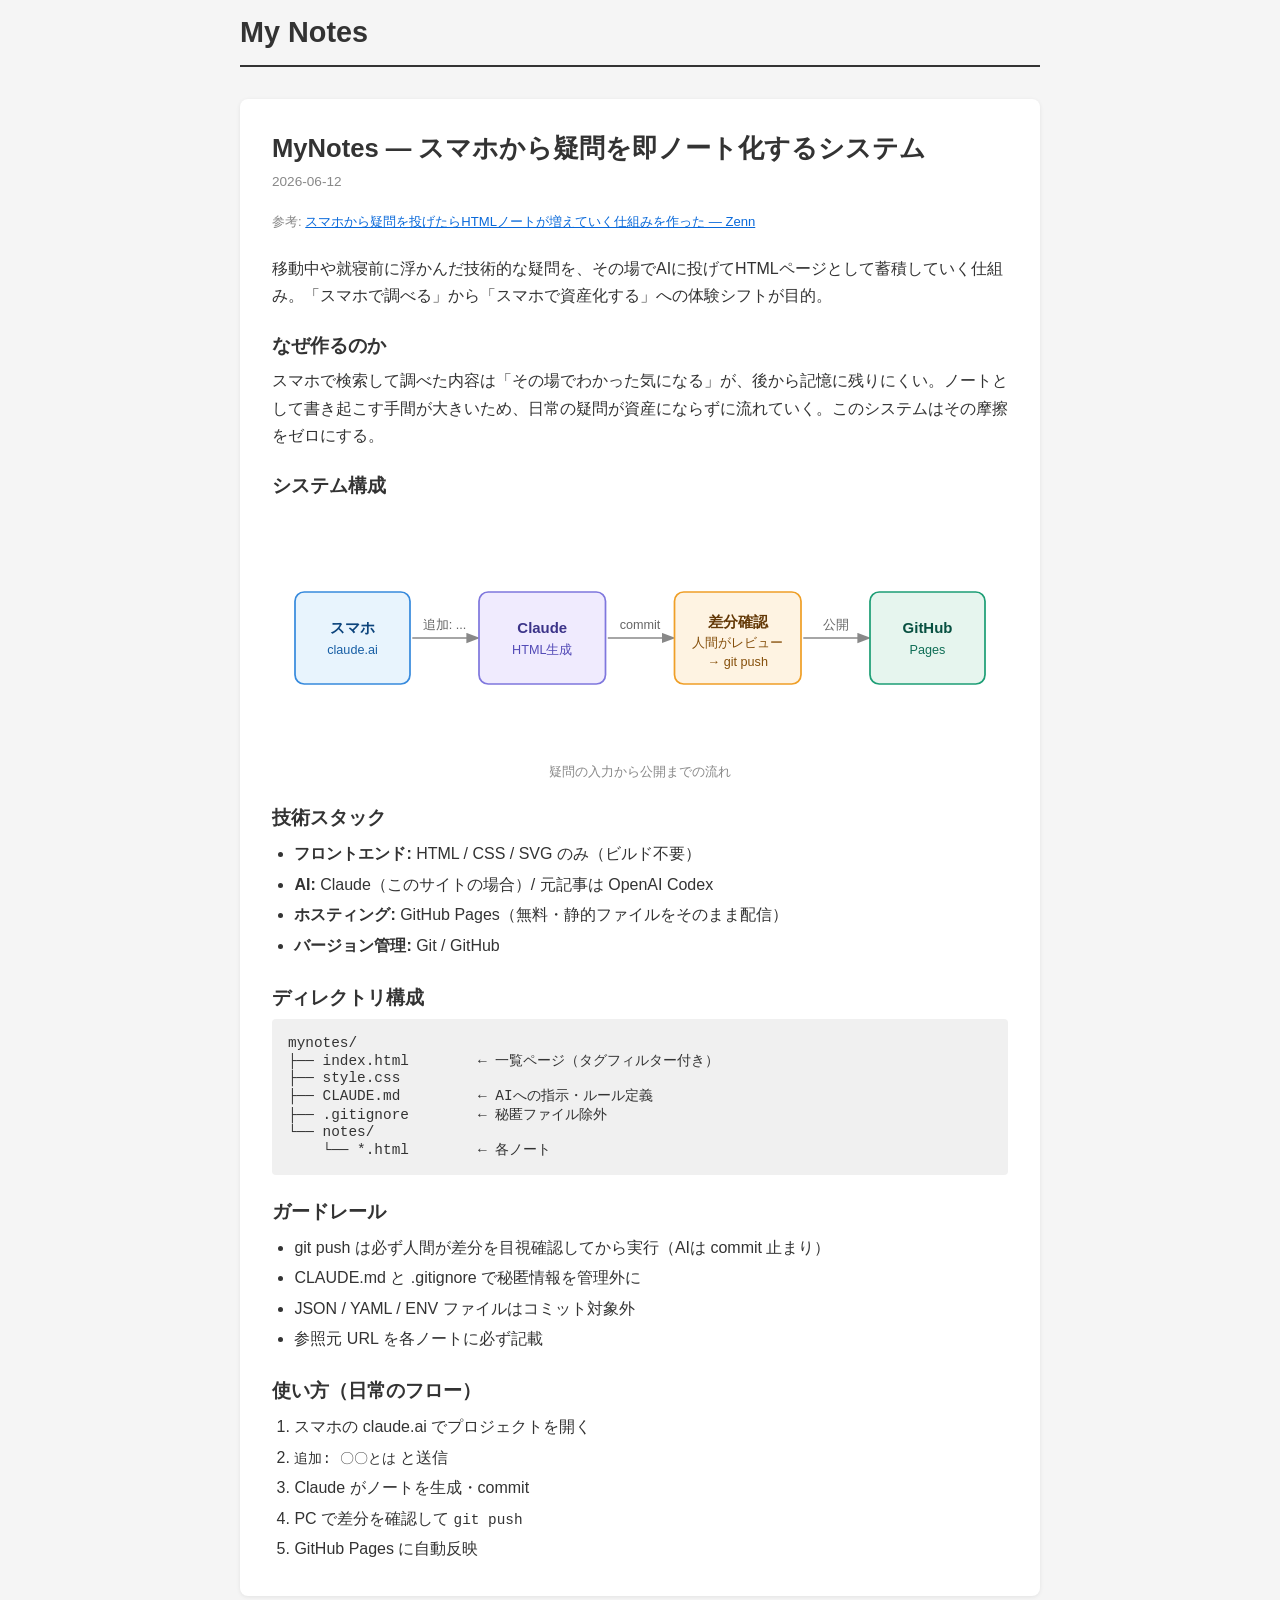
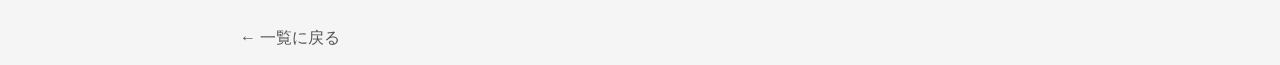
==== notes/mynotes-system.html @ 5ee44883 "Add note: MyNotes system (from Zenn article)" ====
<!DOCTYPE html>
<html lang="ja">
<head>
  <meta charset="UTF-8">
  <meta name="viewport" content="width=device-width, initial-scale=1.0">
  <title>MyNotes — スマホから疑問を即ノート化するシステム - My Notes</title>
  <link rel="stylesheet" href="../style.css">
</head>
<body>
  <header>
    <h1><a href="../index.html" style="text-decoration:none;color:inherit;">My Notes</a></h1>
  </header>
  <main>
    <article>
      <h1>MyNotes — スマホから疑問を即ノート化するシステム</h1>
      <div class="date">2026-06-12</div>
      <div class="source">参考: <a href="https://zenn.dev/ttaniguchi/articles/instant-question-html-notes" target="_blank">スマホから疑問を投げたらHTMLノートが増えていく仕組みを作った — Zenn</a></div>

      <p>移動中や就寝前に浮かんだ技術的な疑問を、その場でAIに投げてHTMLページとして蓄積していく仕組み。「スマホで調べる」から「スマホで資産化する」への体験シフトが目的。</p>

      <h2>なぜ作るのか</h2>
      <p>スマホで検索して調べた内容は「その場でわかった気になる」が、後から記憶に残りにくい。ノートとして書き起こす手間が大きいため、日常の疑問が資産にならずに流れていく。このシステムはその摩擦をゼロにする。</p>

      <h2>システム構成</h2>

      <figure>
        <svg viewBox="0 0 640 200" xmlns="http://www.w3.org/2000/svg" style="max-width:100%;font-family:sans-serif;font-size:13px;">
          <!-- スマホ -->
          <rect x="20" y="60" width="100" height="80" rx="8" fill="#e8f4fd" stroke="#378ADD" stroke-width="1.5"/>
          <text x="70" y="96" text-anchor="middle" fill="#0C447C" font-weight="600">スマホ</text>
          <text x="70" y="114" text-anchor="middle" fill="#185FA5" font-size="11">claude.ai</text>

          <!-- 矢印1 -->
          <line x1="122" y1="100" x2="178" y2="100" stroke="#888" stroke-width="1.5" marker-end="url(#arr)"/>
          <text x="150" y="92" text-anchor="middle" fill="#666" font-size="11">追加: ...</text>

          <!-- Claude -->
          <rect x="180" y="60" width="110" height="80" rx="8" fill="#f0ebfe" stroke="#7F77DD" stroke-width="1.5"/>
          <text x="235" y="96" text-anchor="middle" fill="#3C3489" font-weight="600">Claude</text>
          <text x="235" y="114" text-anchor="middle" fill="#534AB7" font-size="11">HTML生成</text>

          <!-- 矢印2 -->
          <line x1="292" y1="100" x2="348" y2="100" stroke="#888" stroke-width="1.5" marker-end="url(#arr)"/>
          <text x="320" y="92" text-anchor="middle" fill="#666" font-size="11">commit</text>

          <!-- ユーザー確認 -->
          <rect x="350" y="60" width="110" height="80" rx="8" fill="#fef3e2" stroke="#EF9F27" stroke-width="1.5"/>
          <text x="405" y="90" text-anchor="middle" fill="#633806" font-weight="600">差分確認</text>
          <text x="405" y="108" text-anchor="middle" fill="#854F0B" font-size="11">人間がレビュー</text>
          <text x="405" y="124" text-anchor="middle" fill="#854F0B" font-size="11">→ git push</text>

          <!-- 矢印3 -->
          <line x1="462" y1="100" x2="518" y2="100" stroke="#888" stroke-width="1.5" marker-end="url(#arr)"/>
          <text x="490" y="92" text-anchor="middle" fill="#666" font-size="11">公開</text>

          <!-- GitHub Pages -->
          <rect x="520" y="60" width="100" height="80" rx="8" fill="#e6f5ee" stroke="#1D9E75" stroke-width="1.5"/>
          <text x="570" y="96" text-anchor="middle" fill="#085041" font-weight="600">GitHub</text>
          <text x="570" y="114" text-anchor="middle" fill="#0F6E56" font-size="11">Pages</text>

          <defs>
            <marker id="arr" markerWidth="8" markerHeight="8" refX="6" refY="3" orient="auto">
              <path d="M0,0 L0,6 L8,3 z" fill="#888"/>
            </marker>
          </defs>
        </svg>
        <figcaption>疑問の入力から公開までの流れ</figcaption>
      </figure>

      <h2>技術スタック</h2>
      <ul style="line-height:1.9;padding-left:1.4rem;">
        <li><strong>フロントエンド:</strong> HTML / CSS / SVG のみ（ビルド不要）</li>
        <li><strong>AI:</strong> Claude（このサイトの場合）/ 元記事は OpenAI Codex</li>
        <li><strong>ホスティング:</strong> GitHub Pages（無料・静的ファイルをそのまま配信）</li>
        <li><strong>バージョン管理:</strong> Git / GitHub</li>
      </ul>

      <h2>ディレクトリ構成</h2>
      <pre><code>mynotes/
├── index.html        ← 一覧ページ（タグフィルター付き）
├── style.css
├── CLAUDE.md         ← AIへの指示・ルール定義
├── .gitignore        ← 秘匿ファイル除外
└── notes/
    └── *.html        ← 各ノート</code></pre>

      <h2>ガードレール</h2>
      <ul style="line-height:1.9;padding-left:1.4rem;">
        <li>git push は必ず人間が差分を目視確認してから実行（AIは commit 止まり）</li>
        <li>CLAUDE.md と .gitignore で秘匿情報を管理外に</li>
        <li>JSON / YAML / ENV ファイルはコミット対象外</li>
        <li>参照元 URL を各ノートに必ず記載</li>
      </ul>

      <h2>使い方（日常のフロー）</h2>
      <ol style="line-height:1.9;padding-left:1.4rem;">
        <li>スマホの claude.ai でプロジェクトを開く</li>
        <li><code>追加: 〇〇とは</code> と送信</li>
        <li>Claude がノートを生成・commit</li>
        <li>PC で差分を確認して <code>git push</code></li>
        <li>GitHub Pages に自動反映</li>
      </ol>
    </article>
    <a class="back" href="../index.html">← 一覧に戻る</a>
  </main>
</body>
</html>
---- style.css ----
* { box-sizing: border-box; margin: 0; padding: 0; }

body {
  font-family: -apple-system, BlinkMacSystemFont, "Segoe UI", sans-serif;
  background: #f5f5f5;
  color: #333;
  padding: 1rem;
}

header {
  max-width: 800px;
  margin: 0 auto 2rem;
  padding-bottom: 1rem;
  border-bottom: 2px solid #333;
}

header h1 { font-size: 1.8rem; }

main { max-width: 800px; margin: 0 auto; }

#note-list { list-style: none; display: grid; gap: 1rem; }

#note-list li a {
  display: block;
  background: #fff;
  border-radius: 8px;
  padding: 1.2rem 1.5rem;
  text-decoration: none;
  color: inherit;
  box-shadow: 0 1px 4px rgba(0,0,0,0.08);
  transition: box-shadow 0.2s;
}

#note-list li a:hover { box-shadow: 0 3px 10px rgba(0,0,0,0.14); }

#note-list li .title { font-size: 1.1rem; font-weight: 600; margin-bottom: 0.3rem; }
#note-list li .date { font-size: 0.8rem; color: #888; }

/* ノートページ用 */
article {
  background: #fff;
  border-radius: 8px;
  padding: 2rem;
  box-shadow: 0 1px 4px rgba(0,0,0,0.08);
}

article h1 { font-size: 1.6rem; margin-bottom: 0.5rem; }
article .date { font-size: 0.85rem; color: #888; margin-bottom: 1.5rem; }
article p { line-height: 1.7; margin-bottom: 1rem; }
article h2 { font-size: 1.2rem; margin: 1.5rem 0 0.5rem; }
article pre {
  background: #f0f0f0;
  padding: 1rem;
  border-radius: 4px;
  overflow-x: auto;
  margin-bottom: 1rem;
}
article code { font-family: monospace; font-size: 0.9rem; }

a.back { display: inline-block; margin-top: 2rem; color: #555; text-decoration: none; }
a.back:hover { text-decoration: underline; }

/* タグフィルター */
#tag-filter { margin-bottom: 1.2rem; display: flex; flex-wrap: wrap; gap: 0.5rem; }

.tag-btn {
  padding: 0.3rem 0.8rem;
  border: 1px solid #ccc;
  border-radius: 999px;
  background: #fff;
  cursor: pointer;
  font-size: 0.85rem;
  transition: background 0.15s, border-color 0.15s;
}
.tag-btn:hover { background: #f0f0f0; }
.tag-btn.active { background: #333; color: #fff; border-color: #333; }

/* ノートカードのタグ表示 */
.tags { margin-top: 0.5rem; display: flex; flex-wrap: wrap; gap: 0.3rem; }
.tag {
  font-size: 0.75rem;
  background: #eee;
  border-radius: 999px;
  padding: 0.1rem 0.6rem;
  color: #555;
}

/* ソース情報 */
article .source {
  font-size: 0.82rem;
  color: #888;
  margin-bottom: 1.5rem;
}
article .source a { color: #0969da; }

/* 図解ブロック */
article figure {
  margin: 1.5rem 0;
  text-align: center;
}
article figure img {
  max-width: 100%;
  border-radius: 6px;
  border: 1px solid #e0e0e0;
}
article figure figcaption {
  font-size: 0.82rem;
  color: #888;
  margin-top: 0.4rem;
}
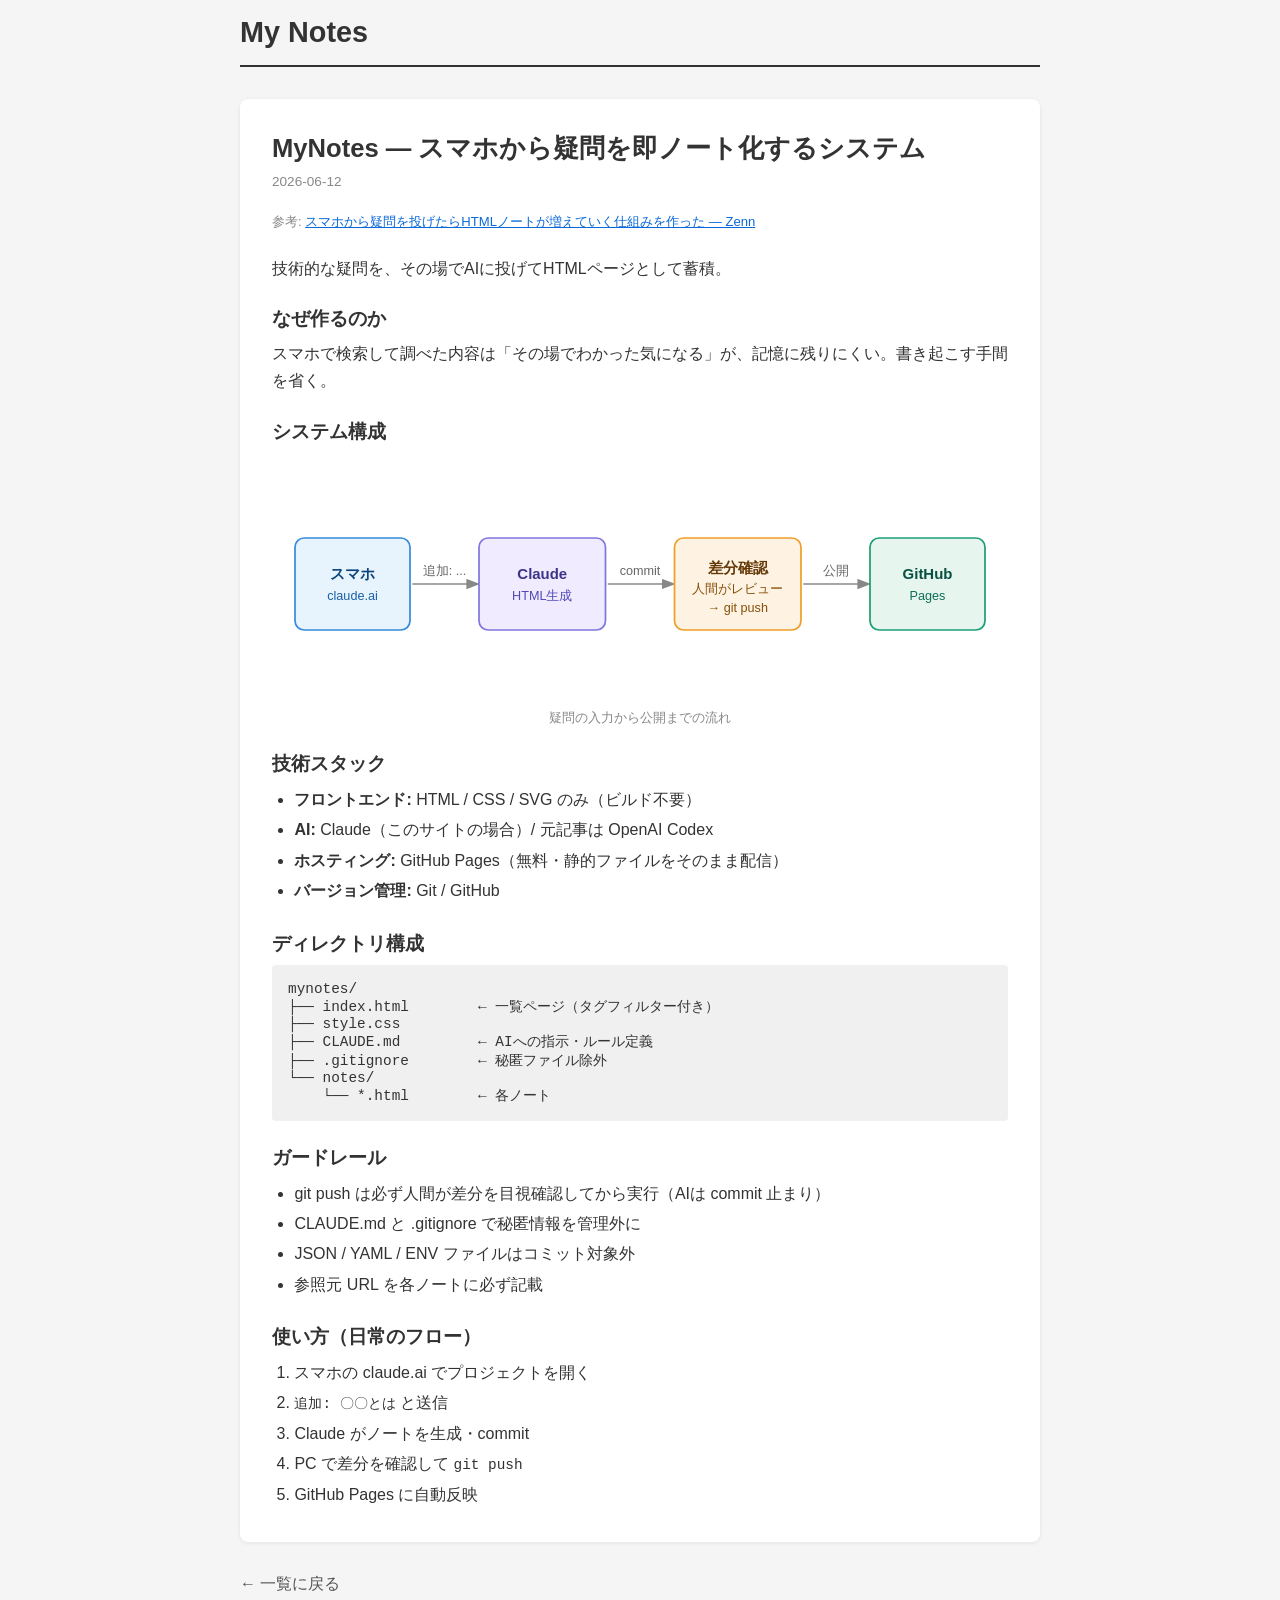
==== commit dc9367e1: "fix: mynotes-system text" ====
--- a/notes/mynotes-system.html
+++ b/notes/mynotes-system.html
@@ -16,10 +16,10 @@
       <div class="date">2026-06-12</div>
       <div class="source">参考: <a href="https://zenn.dev/ttaniguchi/articles/instant-question-html-notes" target="_blank">スマホから疑問を投げたらHTMLノートが増えていく仕組みを作った — Zenn</a></div>
 
-      <p>移動中や就寝前に浮かんだ技術的な疑問を、その場でAIに投げてHTMLページとして蓄積していく仕組み。「スマホで調べる」から「スマホで資産化する」への体験シフトが目的。</p>
+      <p>技術的な疑問を、その場でAIに投げてHTMLページとして蓄積。</p>
 
       <h2>なぜ作るのか</h2>
-      <p>スマホで検索して調べた内容は「その場でわかった気になる」が、後から記憶に残りにくい。ノートとして書き起こす手間が大きいため、日常の疑問が資産にならずに流れていく。このシステムはその摩擦をゼロにする。</p>
+      <p>スマホで検索して調べた内容は「その場でわかった気になる」が、記憶に残りにくい。書き起こす手間を省く。</p>
 
       <h2>システム構成</h2>
 
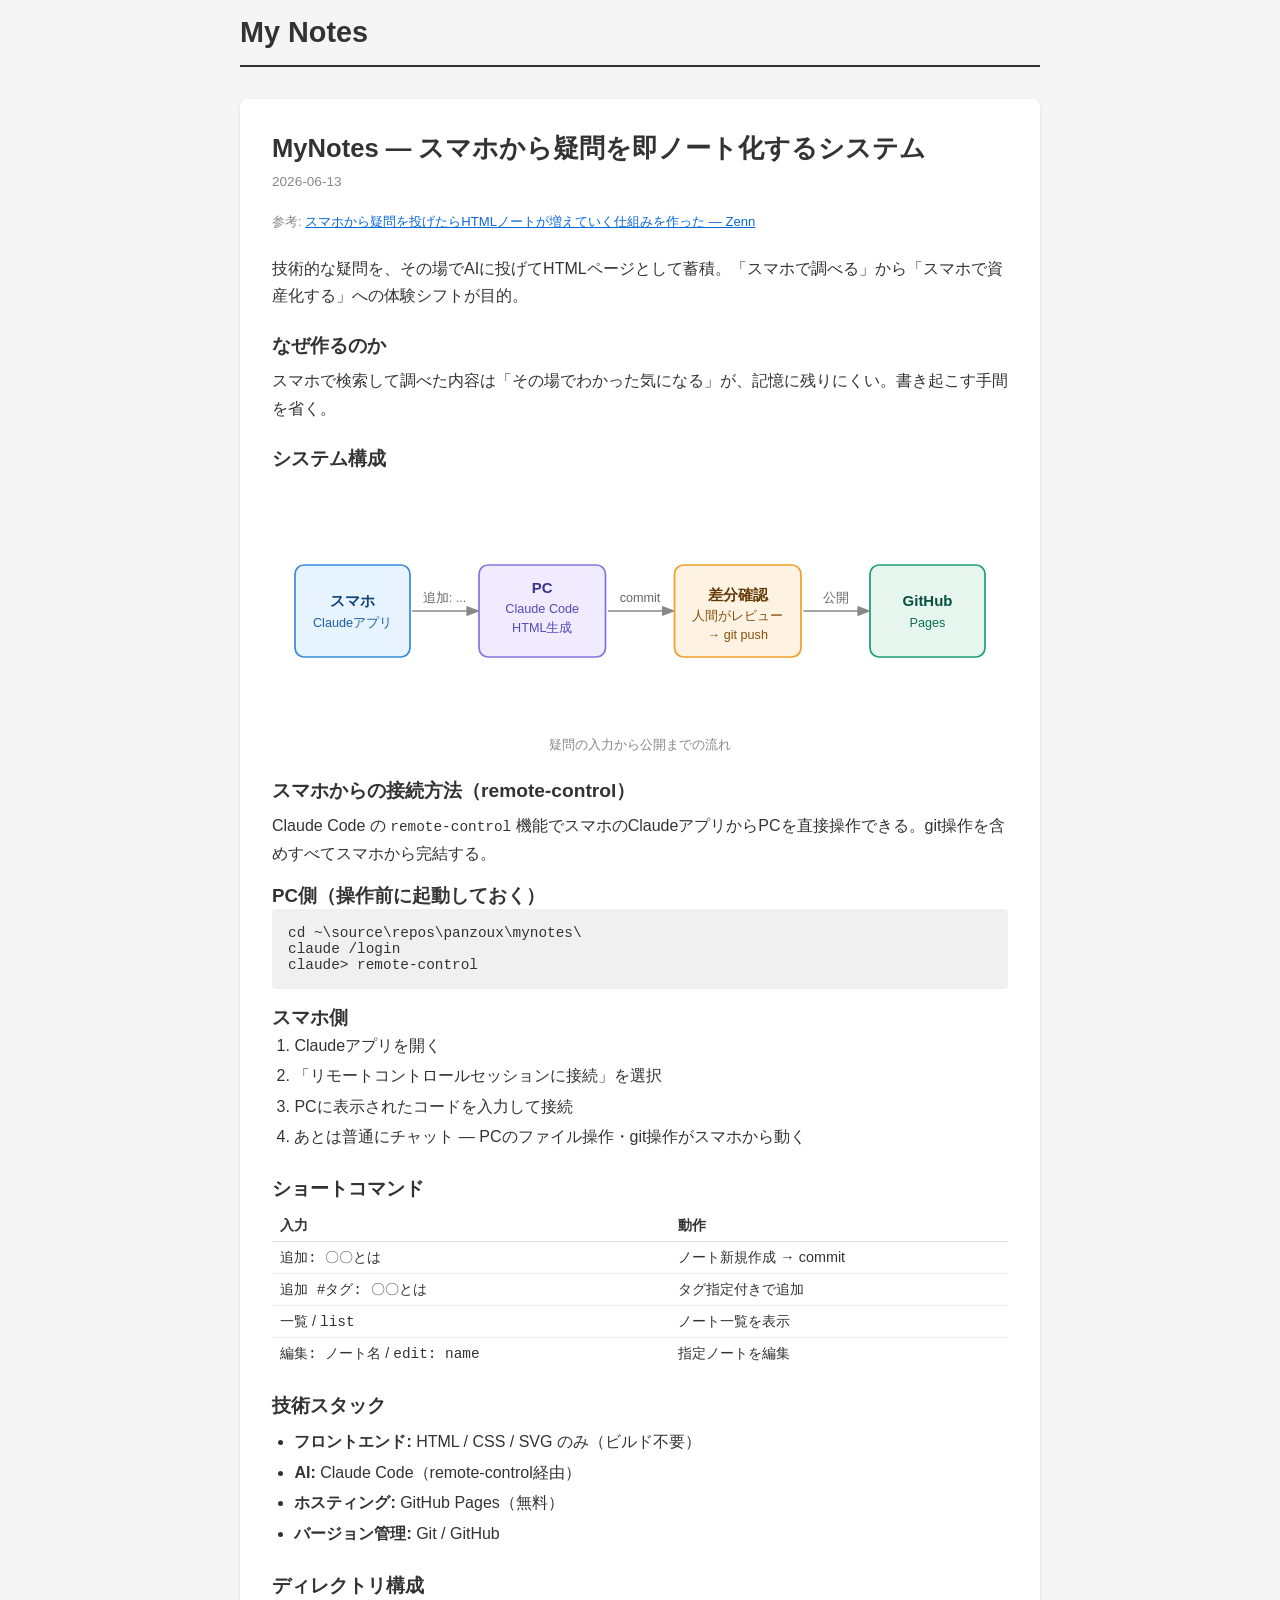
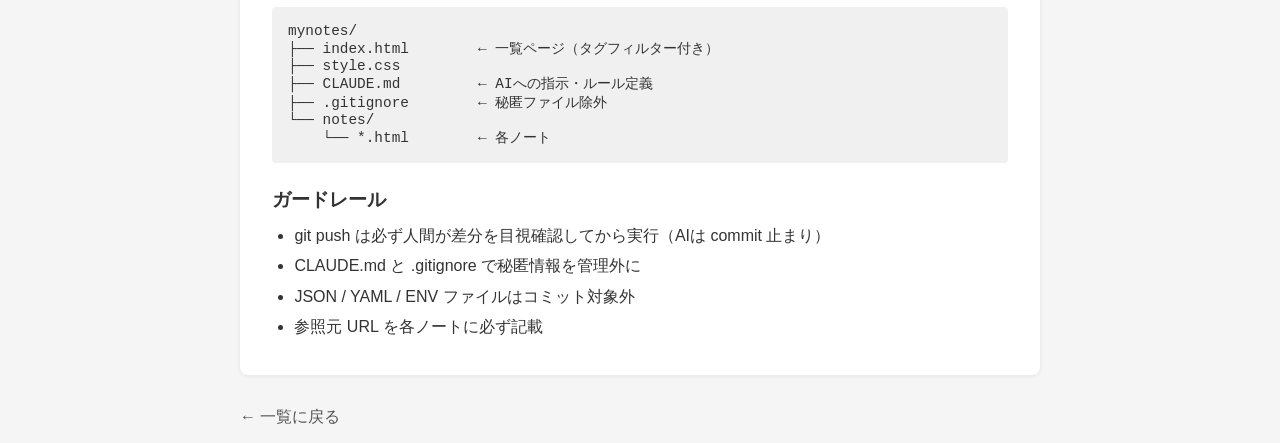
==== commit 91fcad18: "Merge remote-control note into mynotes-system" ====
--- a/notes/mynotes-system.html
+++ b/notes/mynotes-system.html
@@ -13,10 +13,10 @@
   <main>
     <article>
       <h1>MyNotes — スマホから疑問を即ノート化するシステム</h1>
-      <div class="date">2026-06-12</div>
+      <div class="date">2026-06-13</div>
       <div class="source">参考: <a href="https://zenn.dev/ttaniguchi/articles/instant-question-html-notes" target="_blank">スマホから疑問を投げたらHTMLノートが増えていく仕組みを作った — Zenn</a></div>
 
-      <p>技術的な疑問を、その場でAIに投げてHTMLページとして蓄積。</p>
+      <p>技術的な疑問を、その場でAIに投げてHTMLページとして蓄積。「スマホで調べる」から「スマホで資産化する」への体験シフトが目的。</p>
 
       <h2>なぜ作るのか</h2>
       <p>スマホで検索して調べた内容は「その場でわかった気になる」が、記憶に残りにくい。書き起こす手間を省く。</p>
@@ -25,53 +25,90 @@
 
       <figure>
         <svg viewBox="0 0 640 200" xmlns="http://www.w3.org/2000/svg" style="max-width:100%;font-family:sans-serif;font-size:13px;">
-          <!-- スマホ -->
+          <defs>
+            <marker id="arr" markerWidth="8" markerHeight="8" refX="6" refY="3" orient="auto">
+              <path d="M0,0 L0,6 L8,3 z" fill="#888"/>
+            </marker>
+          </defs>
           <rect x="20" y="60" width="100" height="80" rx="8" fill="#e8f4fd" stroke="#378ADD" stroke-width="1.5"/>
           <text x="70" y="96" text-anchor="middle" fill="#0C447C" font-weight="600">スマホ</text>
-          <text x="70" y="114" text-anchor="middle" fill="#185FA5" font-size="11">claude.ai</text>
+          <text x="70" y="114" text-anchor="middle" fill="#185FA5" font-size="11">Claudeアプリ</text>
 
-          <!-- 矢印1 -->
           <line x1="122" y1="100" x2="178" y2="100" stroke="#888" stroke-width="1.5" marker-end="url(#arr)"/>
           <text x="150" y="92" text-anchor="middle" fill="#666" font-size="11">追加: ...</text>
 
-          <!-- Claude -->
           <rect x="180" y="60" width="110" height="80" rx="8" fill="#f0ebfe" stroke="#7F77DD" stroke-width="1.5"/>
-          <text x="235" y="96" text-anchor="middle" fill="#3C3489" font-weight="600">Claude</text>
-          <text x="235" y="114" text-anchor="middle" fill="#534AB7" font-size="11">HTML生成</text>
+          <text x="235" y="84" text-anchor="middle" fill="#3C3489" font-weight="600">PC</text>
+          <text x="235" y="102" text-anchor="middle" fill="#534AB7" font-size="11">Claude Code</text>
+          <text x="235" y="118" text-anchor="middle" fill="#534AB7" font-size="11">HTML生成</text>
 
-          <!-- 矢印2 -->
           <line x1="292" y1="100" x2="348" y2="100" stroke="#888" stroke-width="1.5" marker-end="url(#arr)"/>
           <text x="320" y="92" text-anchor="middle" fill="#666" font-size="11">commit</text>
 
-          <!-- ユーザー確認 -->
           <rect x="350" y="60" width="110" height="80" rx="8" fill="#fef3e2" stroke="#EF9F27" stroke-width="1.5"/>
           <text x="405" y="90" text-anchor="middle" fill="#633806" font-weight="600">差分確認</text>
           <text x="405" y="108" text-anchor="middle" fill="#854F0B" font-size="11">人間がレビュー</text>
           <text x="405" y="124" text-anchor="middle" fill="#854F0B" font-size="11">→ git push</text>
 
-          <!-- 矢印3 -->
           <line x1="462" y1="100" x2="518" y2="100" stroke="#888" stroke-width="1.5" marker-end="url(#arr)"/>
           <text x="490" y="92" text-anchor="middle" fill="#666" font-size="11">公開</text>
 
-          <!-- GitHub Pages -->
           <rect x="520" y="60" width="100" height="80" rx="8" fill="#e6f5ee" stroke="#1D9E75" stroke-width="1.5"/>
           <text x="570" y="96" text-anchor="middle" fill="#085041" font-weight="600">GitHub</text>
           <text x="570" y="114" text-anchor="middle" fill="#0F6E56" font-size="11">Pages</text>
-
-          <defs>
-            <marker id="arr" markerWidth="8" markerHeight="8" refX="6" refY="3" orient="auto">
-              <path d="M0,0 L0,6 L8,3 z" fill="#888"/>
-            </marker>
-          </defs>
         </svg>
         <figcaption>疑問の入力から公開までの流れ</figcaption>
       </figure>
 
+      <h2>スマホからの接続方法（remote-control）</h2>
+      <p>Claude Code の <code>remote-control</code> 機能でスマホのClaudeアプリからPCを直接操作できる。git操作を含めすべてスマホから完結する。</p>
+
+      <h3>PC側（操作前に起動しておく）</h3>
+      <pre><code>cd ~\source\repos\panzoux\mynotes\
+claude /login
+claude> remote-control</code></pre>
+
+      <h3>スマホ側</h3>
+      <ol style="line-height:1.9;padding-left:1.4rem;">
+        <li>Claudeアプリを開く</li>
+        <li>「リモートコントロールセッションに接続」を選択</li>
+        <li>PCに表示されたコードを入力して接続</li>
+        <li>あとは普通にチャット — PCのファイル操作・git操作がスマホから動く</li>
+      </ol>
+
+      <h2>ショートコマンド</h2>
+      <table style="width:100%;border-collapse:collapse;font-size:0.9rem;">
+        <thead>
+          <tr style="border-bottom:1px solid #ddd;">
+            <th style="text-align:left;padding:6px 8px;">入力</th>
+            <th style="text-align:left;padding:6px 8px;">動作</th>
+          </tr>
+        </thead>
+        <tbody>
+          <tr style="border-bottom:1px solid #eee;">
+            <td style="padding:6px 8px;"><code>追加: 〇〇とは</code></td>
+            <td style="padding:6px 8px;">ノート新規作成 → commit</td>
+          </tr>
+          <tr style="border-bottom:1px solid #eee;">
+            <td style="padding:6px 8px;"><code>追加 #タグ: 〇〇とは</code></td>
+            <td style="padding:6px 8px;">タグ指定付きで追加</td>
+          </tr>
+          <tr style="border-bottom:1px solid #eee;">
+            <td style="padding:6px 8px;"><code>一覧</code> / <code>list</code></td>
+            <td style="padding:6px 8px;">ノート一覧を表示</td>
+          </tr>
+          <tr>
+            <td style="padding:6px 8px;"><code>編集: ノート名</code> / <code>edit: name</code></td>
+            <td style="padding:6px 8px;">指定ノートを編集</td>
+          </tr>
+        </tbody>
+      </table>
+
       <h2>技術スタック</h2>
       <ul style="line-height:1.9;padding-left:1.4rem;">
         <li><strong>フロントエンド:</strong> HTML / CSS / SVG のみ（ビルド不要）</li>
-        <li><strong>AI:</strong> Claude（このサイトの場合）/ 元記事は OpenAI Codex</li>
-        <li><strong>ホスティング:</strong> GitHub Pages（無料・静的ファイルをそのまま配信）</li>
+        <li><strong>AI:</strong> Claude Code（remote-control経由）</li>
+        <li><strong>ホスティング:</strong> GitHub Pages（無料）</li>
         <li><strong>バージョン管理:</strong> Git / GitHub</li>
       </ul>
 
@@ -91,15 +128,6 @@
         <li>JSON / YAML / ENV ファイルはコミット対象外</li>
         <li>参照元 URL を各ノートに必ず記載</li>
       </ul>
-
-      <h2>使い方（日常のフロー）</h2>
-      <ol style="line-height:1.9;padding-left:1.4rem;">
-        <li>スマホの claude.ai でプロジェクトを開く</li>
-        <li><code>追加: 〇〇とは</code> と送信</li>
-        <li>Claude がノートを生成・commit</li>
-        <li>PC で差分を確認して <code>git push</code></li>
-        <li>GitHub Pages に自動反映</li>
-      </ol>
     </article>
     <a class="back" href="../index.html">← 一覧に戻る</a>
   </main>
